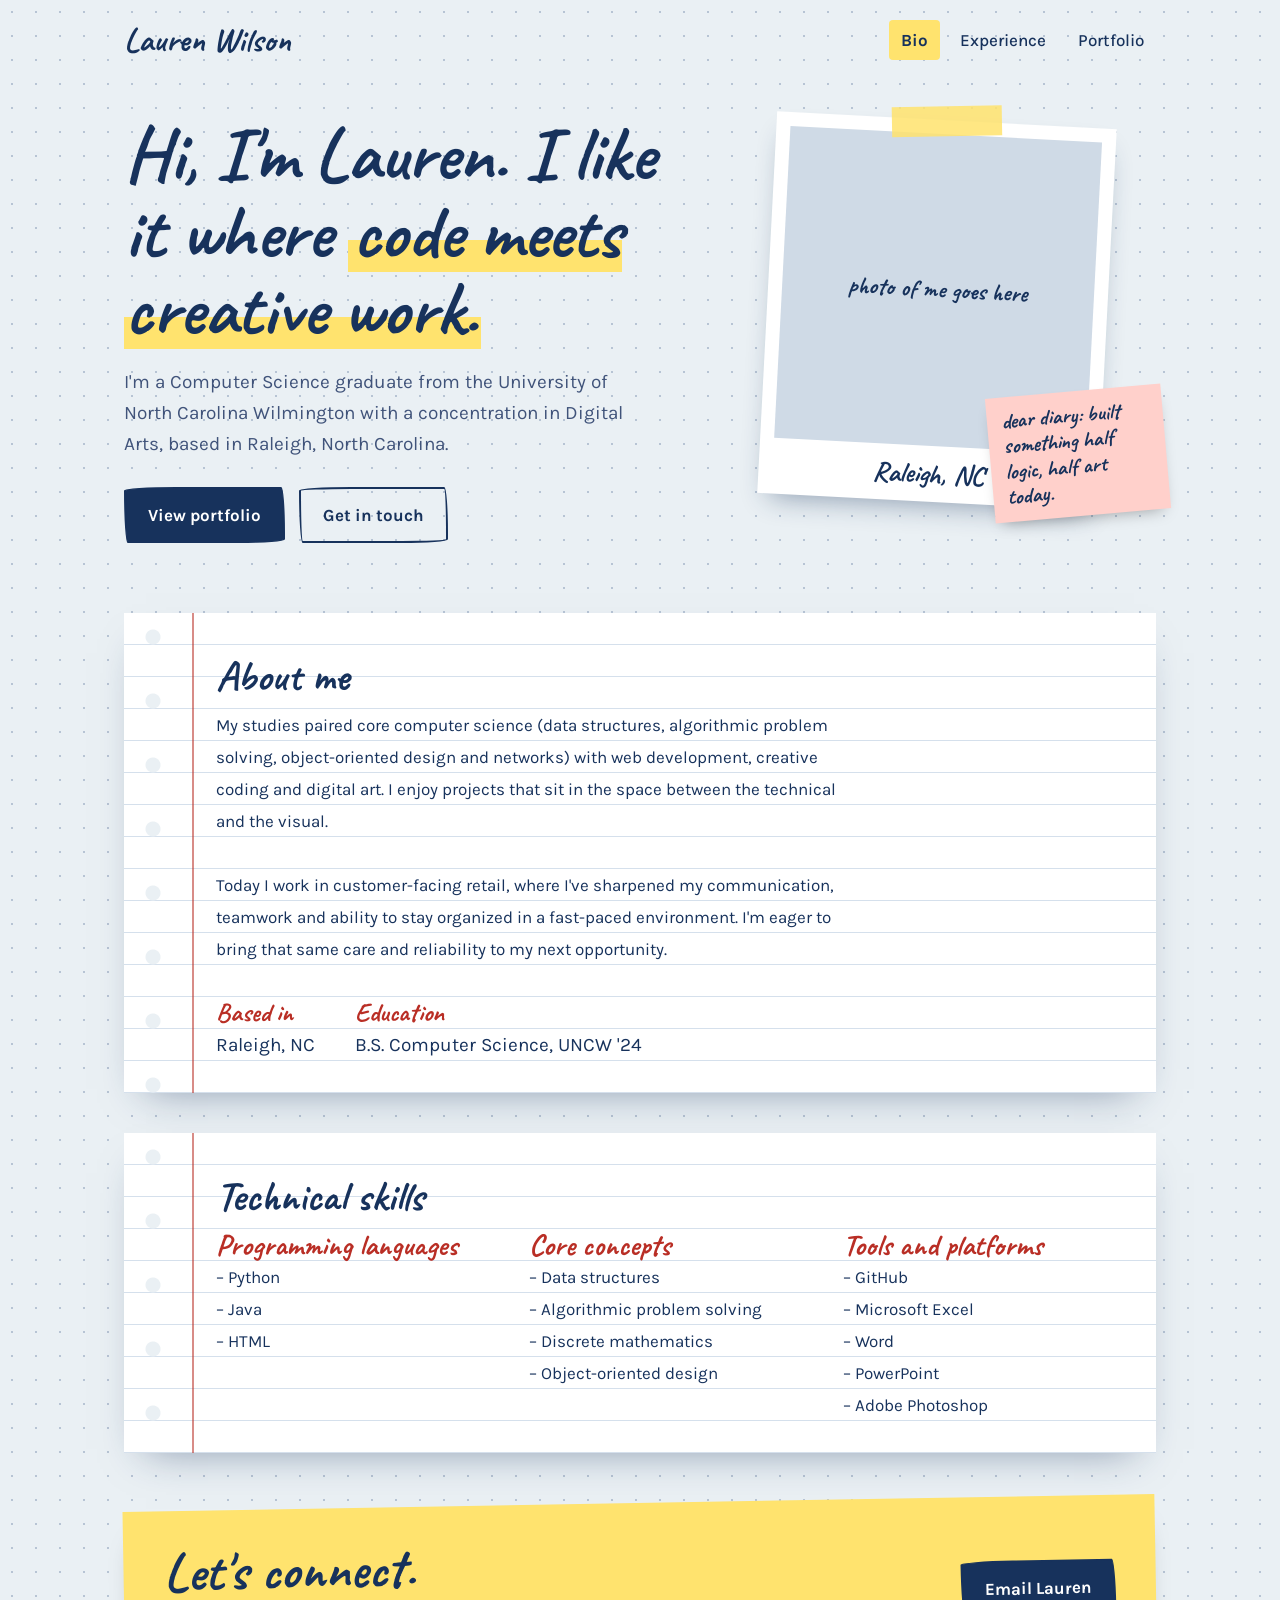
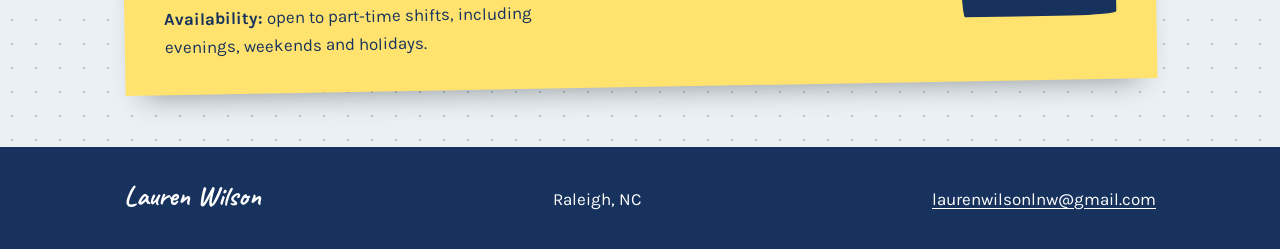
==== index.html @ 56ae6b77 "Add files via upload" ====
<!DOCTYPE html>
<html lang="en">
<head>
<meta charset="utf-8">
<meta name="viewport" content="width=device-width, initial-scale=1, viewport-fit=cover">
<title>Lauren Wilson | Bio</title>
<meta name="description" content="Lauren Wilson is a Computer Science graduate from UNC Wilmington with a Digital Arts concentration, based in Raleigh, NC.">
<link rel="preconnect" href="https://fonts.googleapis.com">
<link rel="preconnect" href="https://fonts.gstatic.com" crossorigin>
<link href="https://fonts.googleapis.com/css2?family=Caveat:wght@600;700&family=Karla:wght@400;500;700&display=swap" rel="stylesheet">
<link rel="stylesheet" href="styles.css">
</head>
<body>
<a class="skip" href="#main">Skip to main content</a>
<header>
 <div class="w">
  <a class="logo hand" href="index.html">Lauren Wilson</a>
  <nav aria-label="Main">
   <ul>
    <li><a href="index.html" aria-current="page">Bio</a></li>
    <li><a href="experience.html">Experience</a></li>
    <li><a href="portfolio.html">Portfolio</a></li>
   </ul>
  </nav>
 </div>
</header>

<main id="main"><div class="w">

 <section class="hero" aria-labelledby="h-bio">
  <div>
   <h1 id="h-bio">Hi, I'm Lauren. I like it where <span>code meets creative work.</span></h1>
   <p class="lede">I'm a Computer Science graduate from the University of North Carolina Wilmington with a concentration in Digital Arts, based in Raleigh, North Carolina.</p>
   <div class="btns"><a class="btn f" href="portfolio.html">View portfolio</a><a class="btn" href="mailto:laurenwilsonlnw@gmail.com">Get in touch</a></div>
  </div>
  <div class="snap">
   <div class="polaroid"><div class="ph hand" role="img" aria-label="Placeholder for a photo of Lauren">photo of me goes here</div><p class="hand">Raleigh, NC</p></div>
   <p class="note hand" aria-hidden="true">dear diary: built something half logic, half art today.</p>
  </div>
 </section>

 <section class="page" aria-labelledby="h-about">
  <h2 id="h-about">About me</h2>
  <p>My studies paired core computer science (data structures, algorithmic problem solving, object-oriented design and networks) with web development, creative coding and digital art. I enjoy projects that sit in the space between the technical and the visual.</p>
  <p>Today I work in customer-facing retail, where I've sharpened my communication, teamwork and ability to stay organized in a fast-paced environment. I'm eager to bring that same care and reliability to my next opportunity.</p>
  <dl class="facts">
   <div><dt>Based in</dt><dd>Raleigh, NC</dd></div>
   <div><dt>Education</dt><dd>B.S. Computer Science, UNCW '24</dd></div>
  </dl>
 </section>

 <section class="page" aria-labelledby="h-skills">
  <h2 id="h-skills">Technical skills</h2>
  <div class="cols">
   <div><h3 class="h">Programming languages</h3><ul class="dash"><li>Python</li><li>Java</li><li>HTML</li></ul></div>
   <div><h3 class="h">Core concepts</h3><ul class="dash"><li>Data structures</li><li>Algorithmic problem solving</li><li>Discrete mathematics</li><li>Object-oriented design</li></ul></div>
   <div><h3 class="h">Tools and platforms</h3><ul class="dash"><li>GitHub</li><li>Microsoft Excel</li><li>Word</li><li>PowerPoint</li><li>Adobe Photoshop</li></ul></div>
  </div>
 </section>

 <section class="connect" aria-labelledby="h-connect">
  <div><h2 id="h-connect" class="hand">Let's connect.</h2><p><strong>Availability:</strong> open to part-time shifts, including evenings, weekends and holidays.</p></div>
  <a class="btn f" href="mailto:laurenwilsonlnw@gmail.com">Email Lauren</a>
 </section>

</div></main>

<footer>
 <div class="w">
  <span class="hand">Lauren Wilson</span>
  <span>Raleigh, NC</span>
  <a href="mailto:laurenwilsonlnw@gmail.com">laurenwilsonlnw@gmail.com</a>
 </div>
</footer>
</body>
</html>
---- styles.css ----
:root{--paper:#eaf0f4;--ink:#17325c;--mark:#ffe36e;--red:#b92e25;--soft:#40537a;--line:#d5e0ec;--white:#fff;
 box-sizing:border-box;padding-top:env(safe-area-inset-top,0px);padding-bottom:env(safe-area-inset-bottom,0px)}
*,*::before,*::after{box-sizing:inherit}
html{scroll-padding-top:env(safe-area-inset-top,0px)}
body{margin:0;background:var(--paper) radial-gradient(#b7c4d4 1.1px,transparent 1.2px) 0 0/24px 24px;color:var(--ink);font:17px/1.65 'Karla',system-ui,sans-serif;-webkit-font-smoothing:antialiased;overflow-x:clip}
a{color:inherit}
:focus-visible{outline:3px solid var(--ink);outline-offset:3px;box-shadow:0 0 0 6px var(--mark)}
.hand,h1,h2,h3.h{font-family:'Caveat','Segoe Script','Bradley Hand',cursive;font-weight:700}
.skip{position:absolute;left:12px;top:-60px;background:var(--ink);color:#fff;padding:10px 16px;border-radius:6px;z-index:10}
.skip:focus{top:calc(env(safe-area-inset-top,0px) + 12px)}
.w{max-width:1080px;margin:0 auto;padding:0 24px}
header .w{display:flex;justify-content:space-between;align-items:center;gap:12px 24px;flex-wrap:wrap;padding-top:20px;padding-bottom:20px}
.logo{font-size:34px;line-height:1;text-decoration:none}
nav ul{display:flex;gap:8px;list-style:none;margin:0;padding:0}
nav a{display:block;text-decoration:none;font-weight:500;padding:6px 12px;border-radius:4px}
nav a:hover{text-decoration:underline;text-underline-offset:4px}
nav a[aria-current=page]{background:var(--mark);font-weight:700}
h1{font-size:clamp(42px,6.4vw,76px);line-height:1.02;margin:0 0 18px;letter-spacing:-.5px}
h1 span{background:linear-gradient(transparent 58%,var(--mark) 58% 92%,transparent 92%);padding:0 4px}
h1:focus{outline:none}
.lede{max-width:46ch;color:var(--soft);margin:0 0 26px;font-size:19px}
.btns{display:flex;gap:14px;flex-wrap:wrap}
.btn{display:inline-block;padding:12px 22px;border:2px solid var(--ink);border-radius:255px 18px 225px 18px/18px 225px 18px 255px;text-decoration:none;font-weight:700;background:transparent}
.btn.f{background:var(--ink);color:#fff}
.btn:hover{background:var(--mark);color:var(--ink)}
/* hero */
.hero{display:grid;grid-template-columns:1.25fr 1fr;gap:48px;align-items:center;padding:36px 0 70px}
.snap{position:relative;padding-bottom:36px}
.polaroid{background:var(--white);padding:14px 14px 56px;box-shadow:0 14px 28px -12px rgba(23,50,92,.45);transform:rotate(3deg);position:relative;max-width:340px;margin:auto}
.polaroid::before,.card::before{content:"";position:absolute;top:-14px;left:50%;width:110px;height:30px;transform:translateX(-50%) rotate(-4deg);background:rgba(255,227,110,.85)}
.ph{aspect-ratio:1;background:#cfdae6;display:grid;place-items:center;color:var(--ink);font-size:24px;text-align:center;padding:10px}
.polaroid p{position:absolute;bottom:14px;left:0;right:0;text-align:center;font-size:28px;margin:0;line-height:1}
.note{position:absolute;right:-10px;bottom:0;width:176px;background:#ffd0cb;padding:12px 14px;font-size:22px;line-height:1.15;transform:rotate(-5deg);box-shadow:0 8px 16px -8px rgba(0,0,0,.35)}
/* ruled pages */
.page{background-color:var(--white);margin:0 0 40px;padding:32px 36px 32px 92px;position:relative;box-shadow:0 18px 40px -22px rgba(23,50,92,.5);
 background-image:repeating-linear-gradient(transparent 0 31px,var(--line) 31px 32px)}
.page::before{content:"";position:absolute;left:68px;top:0;bottom:0;width:2px;background:var(--red);opacity:.55}
.page::after{content:"";position:absolute;left:20px;top:0;bottom:0;width:18px;background:radial-gradient(circle at 9px 24px,var(--paper) 7px,transparent 8px) 0 0/18px 64px}
.page>*{position:relative}
h2{font-size:42px;line-height:64px;margin:0}
h3{font-size:18px;line-height:32px;margin:0}
h3.h{font-size:30px;color:var(--red)}
.page p{margin:0 0 32px;line-height:32px;max-width:62ch}
.page ul{margin:0;padding:0;list-style:none;line-height:32px}
.dash li::before{content:"– "}
.facts{display:flex;gap:6px 40px;flex-wrap:wrap;line-height:32px;margin:0}
.facts dt{font:700 26px/32px 'Caveat',cursive;color:var(--red)}
.facts dd{margin:0 0 0;font-size:19px}
.cols{display:grid;grid-template-columns:repeat(3,1fr);gap:0 36px}
.connect{background:var(--mark);padding:34px 40px;margin:50px 0 60px;transform:rotate(-1deg);box-shadow:0 18px 30px -18px rgba(0,0,0,.4);display:flex;justify-content:space-between;align-items:center;gap:24px;flex-wrap:wrap}
.connect h2{line-height:1;font-size:54px;margin-bottom:6px}
.connect p{margin:0;max-width:44ch}
/* experience */
.intro{padding:30px 0 34px}
.intro .lede{margin:0}
.job{display:grid;grid-template-columns:190px 1fr;gap:0 24px}
.when{font:700 26px/32px 'Caveat',cursive;color:var(--red);margin:0}
.where{color:var(--soft);margin:0;line-height:32px}
.job h3{font-size:22px;line-height:32px}
.role{font-style:italic;color:var(--soft);margin:0 0 32px;line-height:32px}
.pills{display:flex;flex-wrap:wrap;gap:8px;list-style:none;margin:8px 0 0;padding:0}
.pills li{padding:2px 12px;border:1.5px solid var(--ink);border-radius:99px;background:var(--paper);font-size:15px;line-height:26px}
.school{background:var(--ink);color:#fff;padding:32px 36px;margin:0 0 60px;position:relative;box-shadow:0 18px 40px -22px rgba(23,50,92,.7)}
.school h2{color:#fff}
.school .job{margin-top:8px}
.school .when{color:var(--mark)}
.school .role,.school .where{color:#d3def0}
.school .pills li{background:transparent;border-color:#8ea4c9;color:#fff}
/* portfolio */
.grid{display:grid;grid-template-columns:repeat(2,1fr);gap:44px 36px;list-style:none;margin:0 0 70px;padding:20px 0 0}
.card{background:var(--white);position:relative;box-shadow:0 14px 28px -14px rgba(23,50,92,.5);display:flex;flex-direction:column}
.grid li:nth-child(odd) .card{transform:rotate(-.8deg)}.grid li:nth-child(even) .card{transform:rotate(.8deg)}
.grid li{display:flex}
.card{width:100%}
.card svg{display:block;width:100%;height:auto}
.card .in{padding:20px 24px 26px;display:flex;flex-direction:column;flex:1}
.cat{font:700 26px/1 'Caveat',cursive;color:var(--red);margin:0 0 4px}
.card h3{font-size:22px;line-height:1.25;margin:0 0 8px}
.card p{margin:0 0 16px;color:var(--soft)}
.card .pills{margin-top:auto}
footer{background:var(--ink);color:#fff;padding:26px 0 30px;margin-top:20px}
footer .w{display:flex;justify-content:space-between;flex-wrap:wrap;gap:10px 28px;align-items:baseline}
footer .hand{font-size:28px}
footer a{text-underline-offset:3px}
@media(max-width:820px){
 .hero{grid-template-columns:1fr;gap:34px;padding-bottom:50px}
 .grid{grid-template-columns:1fr}
 .cols{grid-template-columns:1fr}
 .job{grid-template-columns:1fr}
 .job .when{margin-top:0}
 .where{margin-bottom:32px}
}
@media(max-width:520px){
 body{font-size:16px}
 .w{padding:0 16px}
 .page{padding:32px 16px 32px 52px}.page::before{left:36px}.page::after{display:none}
 h2{font-size:36px}
 .school{padding:28px 18px}
 .connect{padding:28px 22px}
 .connect h2{font-size:46px}
 .note{right:0}
 .logo{font-size:30px}
}
@media(prefers-contrast:more){.page{background-image:none}}
@media(prefers-reduced-motion:reduce){*{scroll-behavior:auto!important}}
@media print{.skip,nav{display:none}.polaroid,.card,.connect{transform:none}}
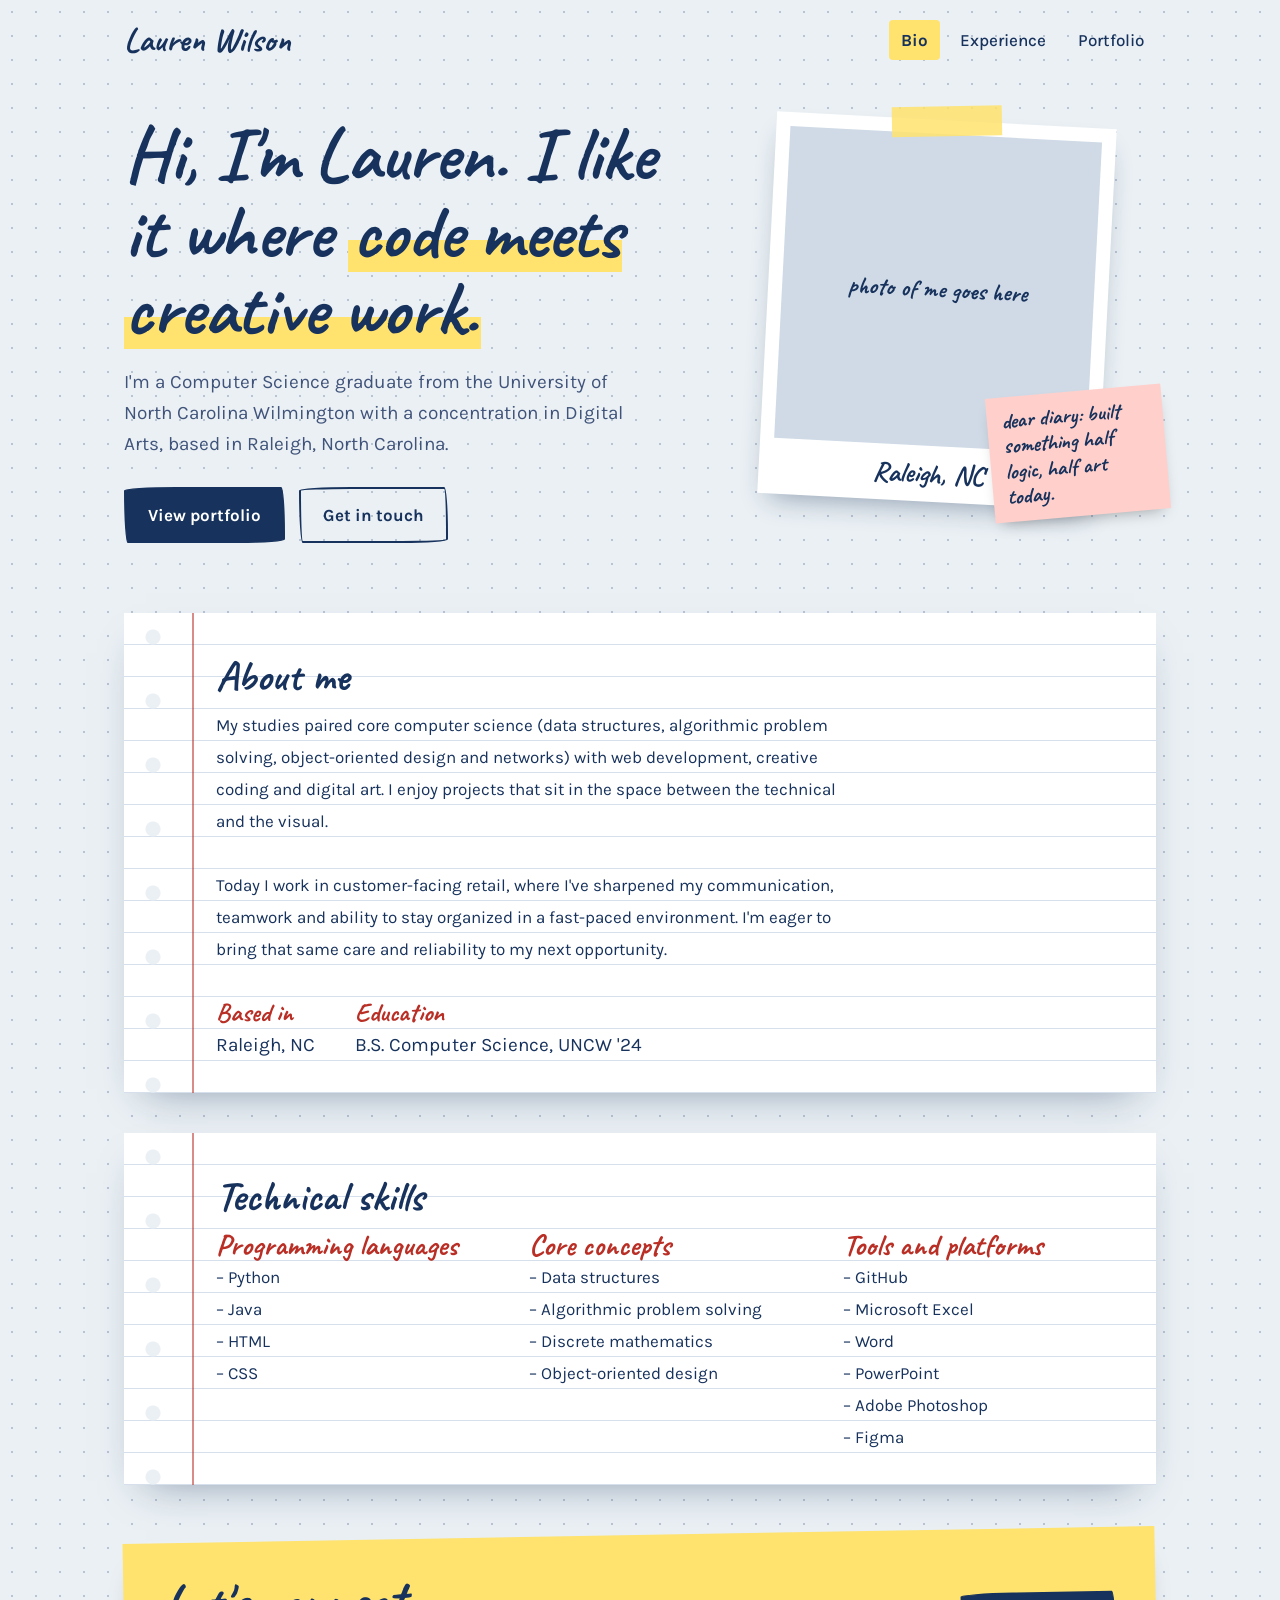
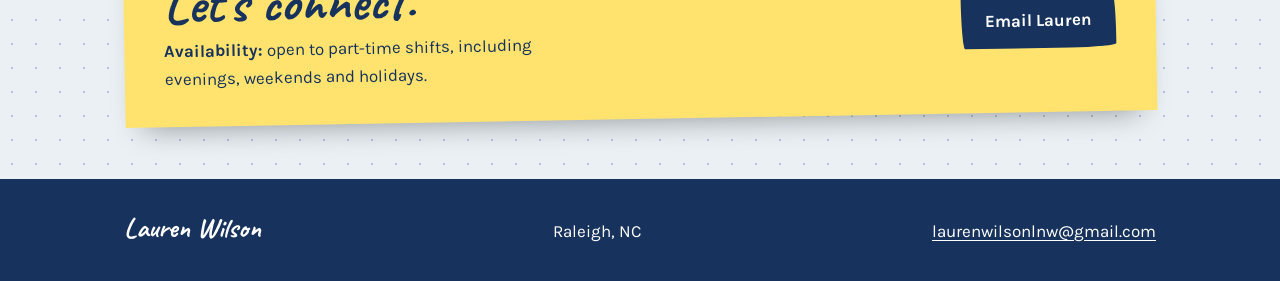
==== commit a5fbfa8d: "Update index.html" ====
--- a/index.html
+++ b/index.html
@@ -1,76 +1,121 @@
 <!DOCTYPE html>
 <html lang="en">
-<head>
-<meta charset="utf-8">
-<meta name="viewport" content="width=device-width, initial-scale=1, viewport-fit=cover">
-<title>Lauren Wilson | Bio</title>
-<meta name="description" content="Lauren Wilson is a Computer Science graduate from UNC Wilmington with a Digital Arts concentration, based in Raleigh, NC.">
-<link rel="preconnect" href="https://fonts.googleapis.com">
-<link rel="preconnect" href="https://fonts.gstatic.com" crossorigin>
-<link href="https://fonts.googleapis.com/css2?family=Caveat:wght@600;700&family=Karla:wght@400;500;700&display=swap" rel="stylesheet">
-<link rel="stylesheet" href="styles.css">
-</head>
-<body>
-<a class="skip" href="#main">Skip to main content</a>
-<header>
- <div class="w">
-  <a class="logo hand" href="index.html">Lauren Wilson</a>
-  <nav aria-label="Main">
-   <ul>
-    <li><a href="index.html" aria-current="page">Bio</a></li>
-    <li><a href="experience.html">Experience</a></li>
-    <li><a href="portfolio.html">Portfolio</a></li>
-   </ul>
-  </nav>
- </div>
-</header>
-
-<main id="main"><div class="w">
-
- <section class="hero" aria-labelledby="h-bio">
-  <div>
-   <h1 id="h-bio">Hi, I'm Lauren. I like it where <span>code meets creative work.</span></h1>
-   <p class="lede">I'm a Computer Science graduate from the University of North Carolina Wilmington with a concentration in Digital Arts, based in Raleigh, North Carolina.</p>
-   <div class="btns"><a class="btn f" href="portfolio.html">View portfolio</a><a class="btn" href="mailto:laurenwilsonlnw@gmail.com">Get in touch</a></div>
-  </div>
-  <div class="snap">
-   <div class="polaroid"><div class="ph hand" role="img" aria-label="Placeholder for a photo of Lauren">photo of me goes here</div><p class="hand">Raleigh, NC</p></div>
-   <p class="note hand" aria-hidden="true">dear diary: built something half logic, half art today.</p>
-  </div>
- </section>
-
- <section class="page" aria-labelledby="h-about">
-  <h2 id="h-about">About me</h2>
-  <p>My studies paired core computer science (data structures, algorithmic problem solving, object-oriented design and networks) with web development, creative coding and digital art. I enjoy projects that sit in the space between the technical and the visual.</p>
-  <p>Today I work in customer-facing retail, where I've sharpened my communication, teamwork and ability to stay organized in a fast-paced environment. I'm eager to bring that same care and reliability to my next opportunity.</p>
-  <dl class="facts">
-   <div><dt>Based in</dt><dd>Raleigh, NC</dd></div>
-   <div><dt>Education</dt><dd>B.S. Computer Science, UNCW '24</dd></div>
-  </dl>
- </section>
-
- <section class="page" aria-labelledby="h-skills">
-  <h2 id="h-skills">Technical skills</h2>
-  <div class="cols">
-   <div><h3 class="h">Programming languages</h3><ul class="dash"><li>Python</li><li>Java</li><li>HTML</li></ul></div>
-   <div><h3 class="h">Core concepts</h3><ul class="dash"><li>Data structures</li><li>Algorithmic problem solving</li><li>Discrete mathematics</li><li>Object-oriented design</li></ul></div>
-   <div><h3 class="h">Tools and platforms</h3><ul class="dash"><li>GitHub</li><li>Microsoft Excel</li><li>Word</li><li>PowerPoint</li><li>Adobe Photoshop</li></ul></div>
-  </div>
- </section>
-
- <section class="connect" aria-labelledby="h-connect">
-  <div><h2 id="h-connect" class="hand">Let's connect.</h2><p><strong>Availability:</strong> open to part-time shifts, including evenings, weekends and holidays.</p></div>
-  <a class="btn f" href="mailto:laurenwilsonlnw@gmail.com">Email Lauren</a>
- </section>
-
-</div></main>
-
-<footer>
- <div class="w">
-  <span class="hand">Lauren Wilson</span>
-  <span>Raleigh, NC</span>
-  <a href="mailto:laurenwilsonlnw@gmail.com">laurenwilsonlnw@gmail.com</a>
- </div>
-</footer>
-</body>
+  <head>
+    <meta charset="utf-8">
+    <meta name="viewport" content="width=device-width, initial-scale=1, viewport-fit=cover">
+    <title>Lauren Wilson | Bio</title>
+    <meta name="description" content="Lauren Wilson is a Computer Science graduate from UNC Wilmington with a Digital Arts concentration, based in Raleigh, NC.">
+    <link rel="preconnect" href="https://fonts.googleapis.com">
+    <link rel="preconnect" href="https://fonts.gstatic.com" crossorigin>
+    <link href="https://fonts.googleapis.com/css2?family=Caveat:wght@600;700&family=Karla:wght@400;500;700&display=swap" rel="stylesheet">
+    <link rel="stylesheet" href="styles.css">
+  </head>
+  <body>
+    <a class="skip" href="#main">Skip to main content</a>
+    <header>
+      <div class="w">
+        <a class="logo hand" href="index.html">Lauren Wilson</a>
+        <nav aria-label="Main">
+          <ul>
+            <li>
+              <a href="index.html" aria-current="page">Bio</a>
+            </li>
+            <li>
+              <a href="experience.html">Experience</a>
+            </li>
+            <li>
+              <a href="portfolio.html">Portfolio</a>
+            </li>
+          </ul>
+        </nav>
+      </div>
+    </header>
+    <main id="main">
+      <div class="w">
+        <section class="hero" aria-labelledby="h-bio">
+          <div>
+            <h1 id="h-bio">Hi, I'm Lauren. I like it where <span>code meets creative work.</span>
+            </h1>
+            <p class="lede">I'm a Computer Science graduate from the University of North Carolina Wilmington with a concentration in Digital Arts, based in Raleigh, North Carolina.</p>
+            <div class="btns">
+              <a class="btn f" href="portfolio.html">View portfolio</a>
+              <a class="btn" href="mailto:laurenwilsonlnw@gmail.com">Get in touch</a>
+            </div>
+          </div>
+          <div class="snap">
+            <div class="polaroid">
+              <div class="ph hand" role="img" aria-label="Placeholder for a photo of Lauren">photo of me goes here</div>
+              <p class="hand">Raleigh, NC</p>
+            </div>
+            <p class="note hand" aria-hidden="true">dear diary: built something half logic, half art today.</p>
+          </div>
+        </section>
+        <section class="page" aria-labelledby="h-about">
+          <h2 id="h-about">About me</h2>
+          <p>My studies paired core computer science (data structures, algorithmic problem solving, object-oriented design and networks) with web development, creative coding and digital art. I enjoy projects that sit in the space between the technical and the visual.</p>
+          <p>Today I work in customer-facing retail, where I've sharpened my communication, teamwork and ability to stay organized in a fast-paced environment. I'm eager to bring that same care and reliability to my next opportunity.</p>
+          <dl class="facts">
+            <div>
+              <dt>Based in</dt>
+              <dd>Raleigh, NC</dd>
+            </div>
+            <div>
+              <dt>Education</dt>
+              <dd>B.S. Computer Science, UNCW '24</dd>
+            </div>
+          </dl>
+        </section>
+        <section class="page" aria-labelledby="h-skills">
+          <h2 id="h-skills">Technical skills</h2>
+          <div class="cols">
+            <div>
+              <h3 class="h">Programming languages</h3>
+              <ul class="dash">
+                <li>Python</li>
+                <li>Java</li>
+                <li>HTML</li>
+                <li>CSS</li>
+              </ul>
+            </div>
+            <div>
+              <h3 class="h">Core concepts</h3>
+              <ul class="dash">
+                <li>Data structures</li>
+                <li>Algorithmic problem solving</li>
+                <li>Discrete mathematics</li>
+                <li>Object-oriented design</li>
+              </ul>
+            </div>
+            <div>
+              <h3 class="h">Tools and platforms</h3>
+              <ul class="dash">
+                <li>GitHub</li>
+                <li>Microsoft Excel</li>
+                <li>Word</li>
+                <li>PowerPoint</li>
+                <li>Adobe Photoshop</li>
+                <li>Figma</li>
+              </ul>
+            </div>
+          </div>
+        </section>
+        <section class="connect" aria-labelledby="h-connect">
+          <div>
+            <h2 id="h-connect" class="hand">Let's connect.</h2>
+            <p>
+              <strong>Availability:</strong> open to part-time shifts, including evenings, weekends and holidays.
+            </p>
+          </div>
+          <a class="btn f" href="mailto:laurenwilsonlnw@gmail.com">Email Lauren</a>
+        </section>
+      </div>
+    </main>
+    <footer>
+      <div class="w">
+        <span class="hand">Lauren Wilson</span>
+        <span>Raleigh, NC</span>
+        <a href="mailto:laurenwilsonlnw@gmail.com">laurenwilsonlnw@gmail.com</a>
+      </div>
+    </footer>
+  </body>
 </html>
--- a/styles.css
+++ b/styles.css
@@ -1,106 +1,542 @@
-:root{--paper:#eaf0f4;--ink:#17325c;--mark:#ffe36e;--red:#b92e25;--soft:#40537a;--line:#d5e0ec;--white:#fff;
- box-sizing:border-box;padding-top:env(safe-area-inset-top,0px);padding-bottom:env(safe-area-inset-bottom,0px)}
-*,*::before,*::after{box-sizing:inherit}
-html{scroll-padding-top:env(safe-area-inset-top,0px)}
-body{margin:0;background:var(--paper) radial-gradient(#b7c4d4 1.1px,transparent 1.2px) 0 0/24px 24px;color:var(--ink);font:17px/1.65 'Karla',system-ui,sans-serif;-webkit-font-smoothing:antialiased;overflow-x:clip}
-a{color:inherit}
-:focus-visible{outline:3px solid var(--ink);outline-offset:3px;box-shadow:0 0 0 6px var(--mark)}
-.hand,h1,h2,h3.h{font-family:'Caveat','Segoe Script','Bradley Hand',cursive;font-weight:700}
-.skip{position:absolute;left:12px;top:-60px;background:var(--ink);color:#fff;padding:10px 16px;border-radius:6px;z-index:10}
-.skip:focus{top:calc(env(safe-area-inset-top,0px) + 12px)}
-.w{max-width:1080px;margin:0 auto;padding:0 24px}
-header .w{display:flex;justify-content:space-between;align-items:center;gap:12px 24px;flex-wrap:wrap;padding-top:20px;padding-bottom:20px}
-.logo{font-size:34px;line-height:1;text-decoration:none}
-nav ul{display:flex;gap:8px;list-style:none;margin:0;padding:0}
-nav a{display:block;text-decoration:none;font-weight:500;padding:6px 12px;border-radius:4px}
-nav a:hover{text-decoration:underline;text-underline-offset:4px}
-nav a[aria-current=page]{background:var(--mark);font-weight:700}
-h1{font-size:clamp(42px,6.4vw,76px);line-height:1.02;margin:0 0 18px;letter-spacing:-.5px}
-h1 span{background:linear-gradient(transparent 58%,var(--mark) 58% 92%,transparent 92%);padding:0 4px}
-h1:focus{outline:none}
-.lede{max-width:46ch;color:var(--soft);margin:0 0 26px;font-size:19px}
-.btns{display:flex;gap:14px;flex-wrap:wrap}
-.btn{display:inline-block;padding:12px 22px;border:2px solid var(--ink);border-radius:255px 18px 225px 18px/18px 225px 18px 255px;text-decoration:none;font-weight:700;background:transparent}
-.btn.f{background:var(--ink);color:#fff}
-.btn:hover{background:var(--mark);color:var(--ink)}
+:root {
+  --paper: #eaf0f4;
+  --ink: #17325c;
+  --mark: #ffe36e;
+  --red: #b92e25;
+  --soft: #40537a;
+  --line: #d5e0ec;
+  --white: #fff;
+  box-sizing: border-box;
+  padding-top: env(safe-area-inset-top, 0px);
+  padding-bottom: env(safe-area-inset-bottom, 0px);
+}
+*,
+*::before,
+*::after {
+  box-sizing: inherit;
+}
+html {
+  scroll-padding-top: env(safe-area-inset-top, 0px);
+}
+body {
+  margin: 0;
+  background: var(--paper) radial-gradient(#b7c4d4 1.1px, transparent 1.2px) 0 0/24px
+    24px;
+  color: var(--ink);
+  font: 17px/1.65 "Karla", system-ui, sans-serif;
+  -webkit-font-smoothing: antialiased;
+  overflow-x: clip;
+}
+a {
+  color: inherit;
+}
+:focus-visible {
+  outline: 3px solid var(--ink);
+  outline-offset: 3px;
+  box-shadow: 0 0 0 6px var(--mark);
+}
+.hand,
+h1,
+h2,
+h3.h {
+  font-family: "Caveat", "Segoe Script", "Bradley Hand", cursive;
+  font-weight: 700;
+}
+.skip {
+  position: absolute;
+  left: 12px;
+  top: -60px;
+  background: var(--ink);
+  color: #fff;
+  padding: 10px 16px;
+  border-radius: 6px;
+  z-index: 10;
+}
+.skip:focus {
+  top: calc(env(safe-area-inset-top, 0px) + 12px);
+}
+.w {
+  max-width: 1080px;
+  margin: 0 auto;
+  padding: 0 24px;
+}
+header .w {
+  display: flex;
+  justify-content: space-between;
+  align-items: center;
+  gap: 12px 24px;
+  flex-wrap: wrap;
+  padding-top: 20px;
+  padding-bottom: 20px;
+}
+.logo {
+  font-size: 34px;
+  line-height: 1;
+  text-decoration: none;
+}
+nav ul {
+  display: flex;
+  gap: 8px;
+  list-style: none;
+  margin: 0;
+  padding: 0;
+}
+nav a {
+  display: block;
+  text-decoration: none;
+  font-weight: 500;
+  padding: 6px 12px;
+  border-radius: 4px;
+}
+nav a:hover {
+  text-decoration: underline;
+  text-underline-offset: 4px;
+}
+nav a[aria-current="page"] {
+  background: var(--mark);
+  font-weight: 700;
+}
+h1 {
+  font-size: clamp(42px, 6.4vw, 76px);
+  line-height: 1.02;
+  margin: 0 0 18px;
+  letter-spacing: -0.5px;
+}
+h1 span {
+  background: linear-gradient(
+    transparent 58%,
+    var(--mark) 58% 92%,
+    transparent 92%
+  );
+  padding: 0 4px;
+}
+h1:focus {
+  outline: none;
+}
+.lede {
+  max-width: 46ch;
+  color: var(--soft);
+  margin: 0 0 26px;
+  font-size: 19px;
+}
+.btns {
+  display: flex;
+  gap: 14px;
+  flex-wrap: wrap;
+}
+.btn {
+  display: inline-block;
+  padding: 12px 22px;
+  border: 2px solid var(--ink);
+  border-radius: 255px 18px 225px 18px/18px 225px 18px 255px;
+  text-decoration: none;
+  font-weight: 700;
+  background: transparent;
+}
+.btn.f {
+  background: var(--ink);
+  color: #fff;
+}
+.btn:hover {
+  background: var(--mark);
+  color: var(--ink);
+}
 /* hero */
-.hero{display:grid;grid-template-columns:1.25fr 1fr;gap:48px;align-items:center;padding:36px 0 70px}
-.snap{position:relative;padding-bottom:36px}
-.polaroid{background:var(--white);padding:14px 14px 56px;box-shadow:0 14px 28px -12px rgba(23,50,92,.45);transform:rotate(3deg);position:relative;max-width:340px;margin:auto}
-.polaroid::before,.card::before{content:"";position:absolute;top:-14px;left:50%;width:110px;height:30px;transform:translateX(-50%) rotate(-4deg);background:rgba(255,227,110,.85)}
-.ph{aspect-ratio:1;background:#cfdae6;display:grid;place-items:center;color:var(--ink);font-size:24px;text-align:center;padding:10px}
-.polaroid p{position:absolute;bottom:14px;left:0;right:0;text-align:center;font-size:28px;margin:0;line-height:1}
-.note{position:absolute;right:-10px;bottom:0;width:176px;background:#ffd0cb;padding:12px 14px;font-size:22px;line-height:1.15;transform:rotate(-5deg);box-shadow:0 8px 16px -8px rgba(0,0,0,.35)}
+.hero {
+  display: grid;
+  grid-template-columns: 1.25fr 1fr;
+  gap: 48px;
+  align-items: center;
+  padding: 36px 0 70px;
+}
+.snap {
+  position: relative;
+  padding-bottom: 36px;
+}
+.polaroid {
+  background: var(--white);
+  padding: 14px 14px 56px;
+  box-shadow: 0 14px 28px -12px rgba(23, 50, 92, 0.45);
+  transform: rotate(3deg);
+  position: relative;
+  max-width: 340px;
+  margin: auto;
+}
+.polaroid::before,
+.card::before {
+  content: "";
+  position: absolute;
+  top: -14px;
+  left: 50%;
+  width: 110px;
+  height: 30px;
+  transform: translateX(-50%) rotate(-4deg);
+  background: rgba(255, 227, 110, 0.85);
+}
+.ph {
+  aspect-ratio: 1;
+  background: #cfdae6;
+  display: grid;
+  place-items: center;
+  color: var(--ink);
+  font-size: 24px;
+  text-align: center;
+  padding: 10px;
+}
+.polaroid p {
+  position: absolute;
+  bottom: 14px;
+  left: 0;
+  right: 0;
+  text-align: center;
+  font-size: 28px;
+  margin: 0;
+  line-height: 1;
+}
+.note {
+  position: absolute;
+  right: -10px;
+  bottom: 0;
+  width: 176px;
+  background: #ffd0cb;
+  padding: 12px 14px;
+  font-size: 22px;
+  line-height: 1.15;
+  transform: rotate(-5deg);
+  box-shadow: 0 8px 16px -8px rgba(0, 0, 0, 0.35);
+}
 /* ruled pages */
-.page{background-color:var(--white);margin:0 0 40px;padding:32px 36px 32px 92px;position:relative;box-shadow:0 18px 40px -22px rgba(23,50,92,.5);
- background-image:repeating-linear-gradient(transparent 0 31px,var(--line) 31px 32px)}
-.page::before{content:"";position:absolute;left:68px;top:0;bottom:0;width:2px;background:var(--red);opacity:.55}
-.page::after{content:"";position:absolute;left:20px;top:0;bottom:0;width:18px;background:radial-gradient(circle at 9px 24px,var(--paper) 7px,transparent 8px) 0 0/18px 64px}
-.page>*{position:relative}
-h2{font-size:42px;line-height:64px;margin:0}
-h3{font-size:18px;line-height:32px;margin:0}
-h3.h{font-size:30px;color:var(--red)}
-.page p{margin:0 0 32px;line-height:32px;max-width:62ch}
-.page ul{margin:0;padding:0;list-style:none;line-height:32px}
-.dash li::before{content:"– "}
-.facts{display:flex;gap:6px 40px;flex-wrap:wrap;line-height:32px;margin:0}
-.facts dt{font:700 26px/32px 'Caveat',cursive;color:var(--red)}
-.facts dd{margin:0 0 0;font-size:19px}
-.cols{display:grid;grid-template-columns:repeat(3,1fr);gap:0 36px}
-.connect{background:var(--mark);padding:34px 40px;margin:50px 0 60px;transform:rotate(-1deg);box-shadow:0 18px 30px -18px rgba(0,0,0,.4);display:flex;justify-content:space-between;align-items:center;gap:24px;flex-wrap:wrap}
-.connect h2{line-height:1;font-size:54px;margin-bottom:6px}
-.connect p{margin:0;max-width:44ch}
+.page {
+  background-color: var(--white);
+  margin: 0 0 40px;
+  padding: 32px 36px 32px 92px;
+  position: relative;
+  box-shadow: 0 18px 40px -22px rgba(23, 50, 92, 0.5);
+  background-image: repeating-linear-gradient(
+    transparent 0 31px,
+    var(--line) 31px 32px
+  );
+}
+.page::before {
+  content: "";
+  position: absolute;
+  left: 68px;
+  top: 0;
+  bottom: 0;
+  width: 2px;
+  background: var(--red);
+  opacity: 0.55;
+}
+.page::after {
+  content: "";
+  position: absolute;
+  left: 20px;
+  top: 0;
+  bottom: 0;
+  width: 18px;
+  background: radial-gradient(
+      circle at 9px 24px,
+      var(--paper) 7px,
+      transparent 8px
+    )
+    0 0/18px 64px;
+}
+.page > * {
+  position: relative;
+}
+h2 {
+  font-size: 42px;
+  line-height: 64px;
+  margin: 0;
+}
+h3 {
+  font-size: 18px;
+  line-height: 32px;
+  margin: 0;
+}
+h3.h {
+  font-size: 30px;
+  color: var(--red);
+}
+.page p {
+  margin: 0 0 32px;
+  line-height: 32px;
+  max-width: 62ch;
+}
+.page ul {
+  margin: 0;
+  padding: 0;
+  list-style: none;
+  line-height: 32px;
+}
+.dash li::before {
+  content: "– ";
+}
+.facts {
+  display: flex;
+  gap: 6px 40px;
+  flex-wrap: wrap;
+  line-height: 32px;
+  margin: 0;
+}
+.facts dt {
+  font: 700 26px/32px "Caveat", cursive;
+  color: var(--red);
+}
+.facts dd {
+  margin: 0 0 0;
+  font-size: 19px;
+}
+.cols {
+  display: grid;
+  grid-template-columns: repeat(3, 1fr);
+  gap: 0 36px;
+}
+.connect {
+  background: var(--mark);
+  padding: 34px 40px;
+  margin: 50px 0 60px;
+  transform: rotate(-1deg);
+  box-shadow: 0 18px 30px -18px rgba(0, 0, 0, 0.4);
+  display: flex;
+  justify-content: space-between;
+  align-items: center;
+  gap: 24px;
+  flex-wrap: wrap;
+}
+.connect h2 {
+  line-height: 1;
+  font-size: 54px;
+  margin-bottom: 6px;
+}
+.connect p {
+  margin: 0;
+  max-width: 44ch;
+}
 /* experience */
-.intro{padding:30px 0 34px}
-.intro .lede{margin:0}
-.job{display:grid;grid-template-columns:190px 1fr;gap:0 24px}
-.when{font:700 26px/32px 'Caveat',cursive;color:var(--red);margin:0}
-.where{color:var(--soft);margin:0;line-height:32px}
-.job h3{font-size:22px;line-height:32px}
-.role{font-style:italic;color:var(--soft);margin:0 0 32px;line-height:32px}
-.pills{display:flex;flex-wrap:wrap;gap:8px;list-style:none;margin:8px 0 0;padding:0}
-.pills li{padding:2px 12px;border:1.5px solid var(--ink);border-radius:99px;background:var(--paper);font-size:15px;line-height:26px}
-.school{background:var(--ink);color:#fff;padding:32px 36px;margin:0 0 60px;position:relative;box-shadow:0 18px 40px -22px rgba(23,50,92,.7)}
-.school h2{color:#fff}
-.school .job{margin-top:8px}
-.school .when{color:var(--mark)}
-.school .role,.school .where{color:#d3def0}
-.school .pills li{background:transparent;border-color:#8ea4c9;color:#fff}
+.intro {
+  padding: 30px 0 34px;
+}
+.intro .lede {
+  margin: 0;
+}
+.job {
+  display: grid;
+  grid-template-columns: 190px 1fr;
+  gap: 0 24px;
+}
+.when {
+  font: 700 26px/32px "Caveat", cursive;
+  color: var(--red);
+  margin: 0;
+}
+.where {
+  color: var(--soft);
+  margin: 0;
+  line-height: 32px;
+}
+.job h3 {
+  font-size: 22px;
+  line-height: 32px;
+}
+.role {
+  font-style: italic;
+  color: var(--soft);
+  margin: 0 0 32px;
+  line-height: 32px;
+}
+.pills {
+  display: flex;
+  flex-wrap: wrap;
+  gap: 8px;
+  list-style: none;
+  margin: 8px 0 0;
+  padding: 0;
+}
+.pills li {
+  padding: 2px 12px;
+  border: 1.5px solid var(--ink);
+  border-radius: 99px;
+  background: var(--paper);
+  font-size: 15px;
+  line-height: 26px;
+}
+.school {
+  background: var(--ink);
+  color: #fff;
+  padding: 32px 36px;
+  margin: 0 0 60px;
+  position: relative;
+  box-shadow: 0 18px 40px -22px rgba(23, 50, 92, 0.7);
+}
+.school h2 {
+  color: #fff;
+}
+.school .job {
+  margin-top: 8px;
+}
+.school .when {
+  color: var(--mark);
+}
+.school .role,
+.school .where {
+  color: #d3def0;
+}
+.school .pills li {
+  background: transparent;
+  border-color: #8ea4c9;
+  color: #fff;
+}
 /* portfolio */
-.grid{display:grid;grid-template-columns:repeat(2,1fr);gap:44px 36px;list-style:none;margin:0 0 70px;padding:20px 0 0}
-.card{background:var(--white);position:relative;box-shadow:0 14px 28px -14px rgba(23,50,92,.5);display:flex;flex-direction:column}
-.grid li:nth-child(odd) .card{transform:rotate(-.8deg)}.grid li:nth-child(even) .card{transform:rotate(.8deg)}
-.grid li{display:flex}
-.card{width:100%}
-.card svg{display:block;width:100%;height:auto}
-.card .in{padding:20px 24px 26px;display:flex;flex-direction:column;flex:1}
-.cat{font:700 26px/1 'Caveat',cursive;color:var(--red);margin:0 0 4px}
-.card h3{font-size:22px;line-height:1.25;margin:0 0 8px}
-.card p{margin:0 0 16px;color:var(--soft)}
-.card .pills{margin-top:auto}
-footer{background:var(--ink);color:#fff;padding:26px 0 30px;margin-top:20px}
-footer .w{display:flex;justify-content:space-between;flex-wrap:wrap;gap:10px 28px;align-items:baseline}
-footer .hand{font-size:28px}
-footer a{text-underline-offset:3px}
-@media(max-width:820px){
- .hero{grid-template-columns:1fr;gap:34px;padding-bottom:50px}
- .grid{grid-template-columns:1fr}
- .cols{grid-template-columns:1fr}
- .job{grid-template-columns:1fr}
- .job .when{margin-top:0}
- .where{margin-bottom:32px}
-}
-@media(max-width:520px){
- body{font-size:16px}
- .w{padding:0 16px}
- .page{padding:32px 16px 32px 52px}.page::before{left:36px}.page::after{display:none}
- h2{font-size:36px}
- .school{padding:28px 18px}
- .connect{padding:28px 22px}
- .connect h2{font-size:46px}
- .note{right:0}
- .logo{font-size:30px}
-}
-@media(prefers-contrast:more){.page{background-image:none}}
-@media(prefers-reduced-motion:reduce){*{scroll-behavior:auto!important}}
-@media print{.skip,nav{display:none}.polaroid,.card,.connect{transform:none}}
+.grid {
+  display: grid;
+  grid-template-columns: repeat(2, 1fr);
+  gap: 44px 36px;
+  list-style: none;
+  margin: 0 0 70px;
+  padding: 20px 0 0;
+}
+.card {
+  background: var(--white);
+  position: relative;
+  box-shadow: 0 14px 28px -14px rgba(23, 50, 92, 0.5);
+  display: flex;
+  flex-direction: column;
+}
+.grid li:nth-child(odd) .card {
+  transform: rotate(-0.8deg);
+}
+.grid li:nth-child(even) .card {
+  transform: rotate(0.8deg);
+}
+.grid li {
+  display: flex;
+}
+.card {
+  width: 100%;
+}
+.card svg {
+  display: block;
+  width: 100%;
+  height: auto;
+}
+.card .in {
+  padding: 20px 24px 26px;
+  display: flex;
+  flex-direction: column;
+  flex: 1;
+}
+.cat {
+  font: 700 26px/1 "Caveat", cursive;
+  color: var(--red);
+  margin: 0 0 4px;
+}
+.card h3 {
+  font-size: 22px;
+  line-height: 1.25;
+  margin: 0 0 8px;
+}
+.card p {
+  margin: 0 0 16px;
+  color: var(--soft);
+}
+.card .pills {
+  margin-top: auto;
+}
+footer {
+  background: var(--ink);
+  color: #fff;
+  padding: 26px 0 30px;
+  margin-top: 20px;
+}
+footer .w {
+  display: flex;
+  justify-content: space-between;
+  flex-wrap: wrap;
+  gap: 10px 28px;
+  align-items: baseline;
+}
+footer .hand {
+  font-size: 28px;
+}
+footer a {
+  text-underline-offset: 3px;
+}
+@media (max-width: 820px) {
+  .hero {
+    grid-template-columns: 1fr;
+    gap: 34px;
+    padding-bottom: 50px;
+  }
+  .grid {
+    grid-template-columns: 1fr;
+  }
+  .cols {
+    grid-template-columns: 1fr;
+  }
+  .job {
+    grid-template-columns: 1fr;
+  }
+  .job .when {
+    margin-top: 0;
+  }
+  .where {
+    margin-bottom: 32px;
+  }
+}
+@media (max-width: 520px) {
+  body {
+    font-size: 16px;
+  }
+  .w {
+    padding: 0 16px;
+  }
+  .page {
+    padding: 32px 16px 32px 52px;
+  }
+  .page::before {
+    left: 36px;
+  }
+  .page::after {
+    display: none;
+  }
+  h2 {
+    font-size: 36px;
+  }
+  .school {
+    padding: 28px 18px;
+  }
+  .connect {
+    padding: 28px 22px;
+  }
+  .connect h2 {
+    font-size: 46px;
+  }
+  .note {
+    right: 0;
+  }
+  .logo {
+    font-size: 30px;
+  }
+}
+@media (prefers-contrast: more) {
+  .page {
+    background-image: none;
+  }
+}
+@media (prefers-reduced-motion: reduce) {
+  * {
+    scroll-behavior: auto !important;
+  }
+}
+@media print {
+  .skip,
+  nav {
+    display: none;
+  }
+  .polaroid,
+  .card,
+  .connect {
+    transform: none;
+  }
+}
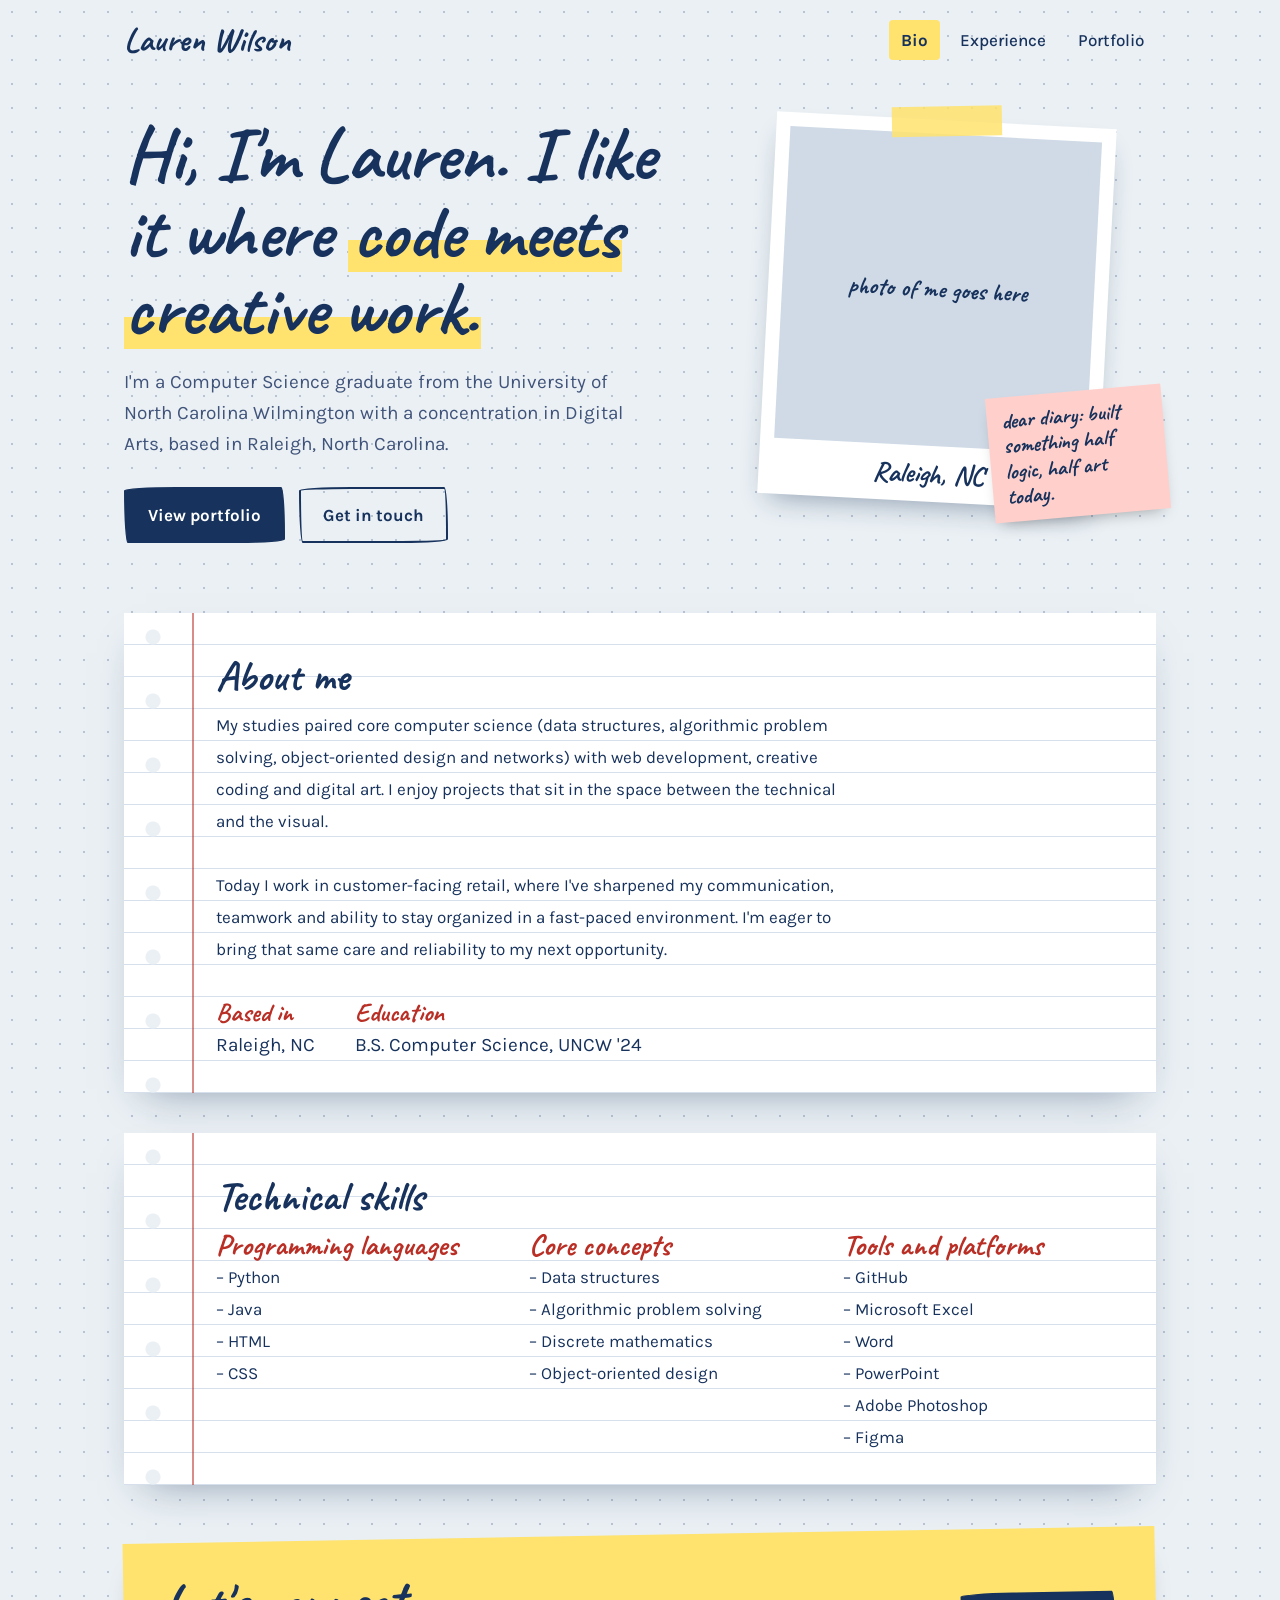
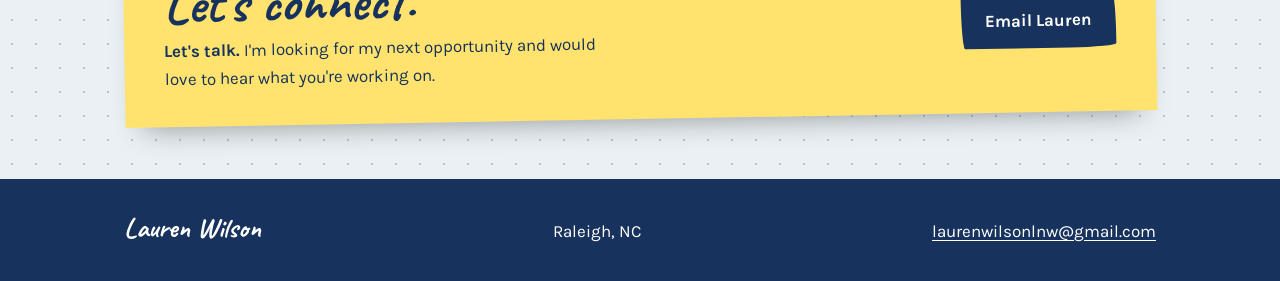
==== commit 5eb3b42b: "Update index.html" ====
--- a/index.html
+++ b/index.html
@@ -103,7 +103,7 @@
           <div>
             <h2 id="h-connect" class="hand">Let's connect.</h2>
             <p>
-              <strong>Availability:</strong> open to part-time shifts, including evenings, weekends and holidays.
+              <strong>Let's talk.</strong> I'm looking for my next opportunity and would love to hear what you're working on.
             </p>
           </div>
           <a class="btn f" href="mailto:laurenwilsonlnw@gmail.com">Email Lauren</a>
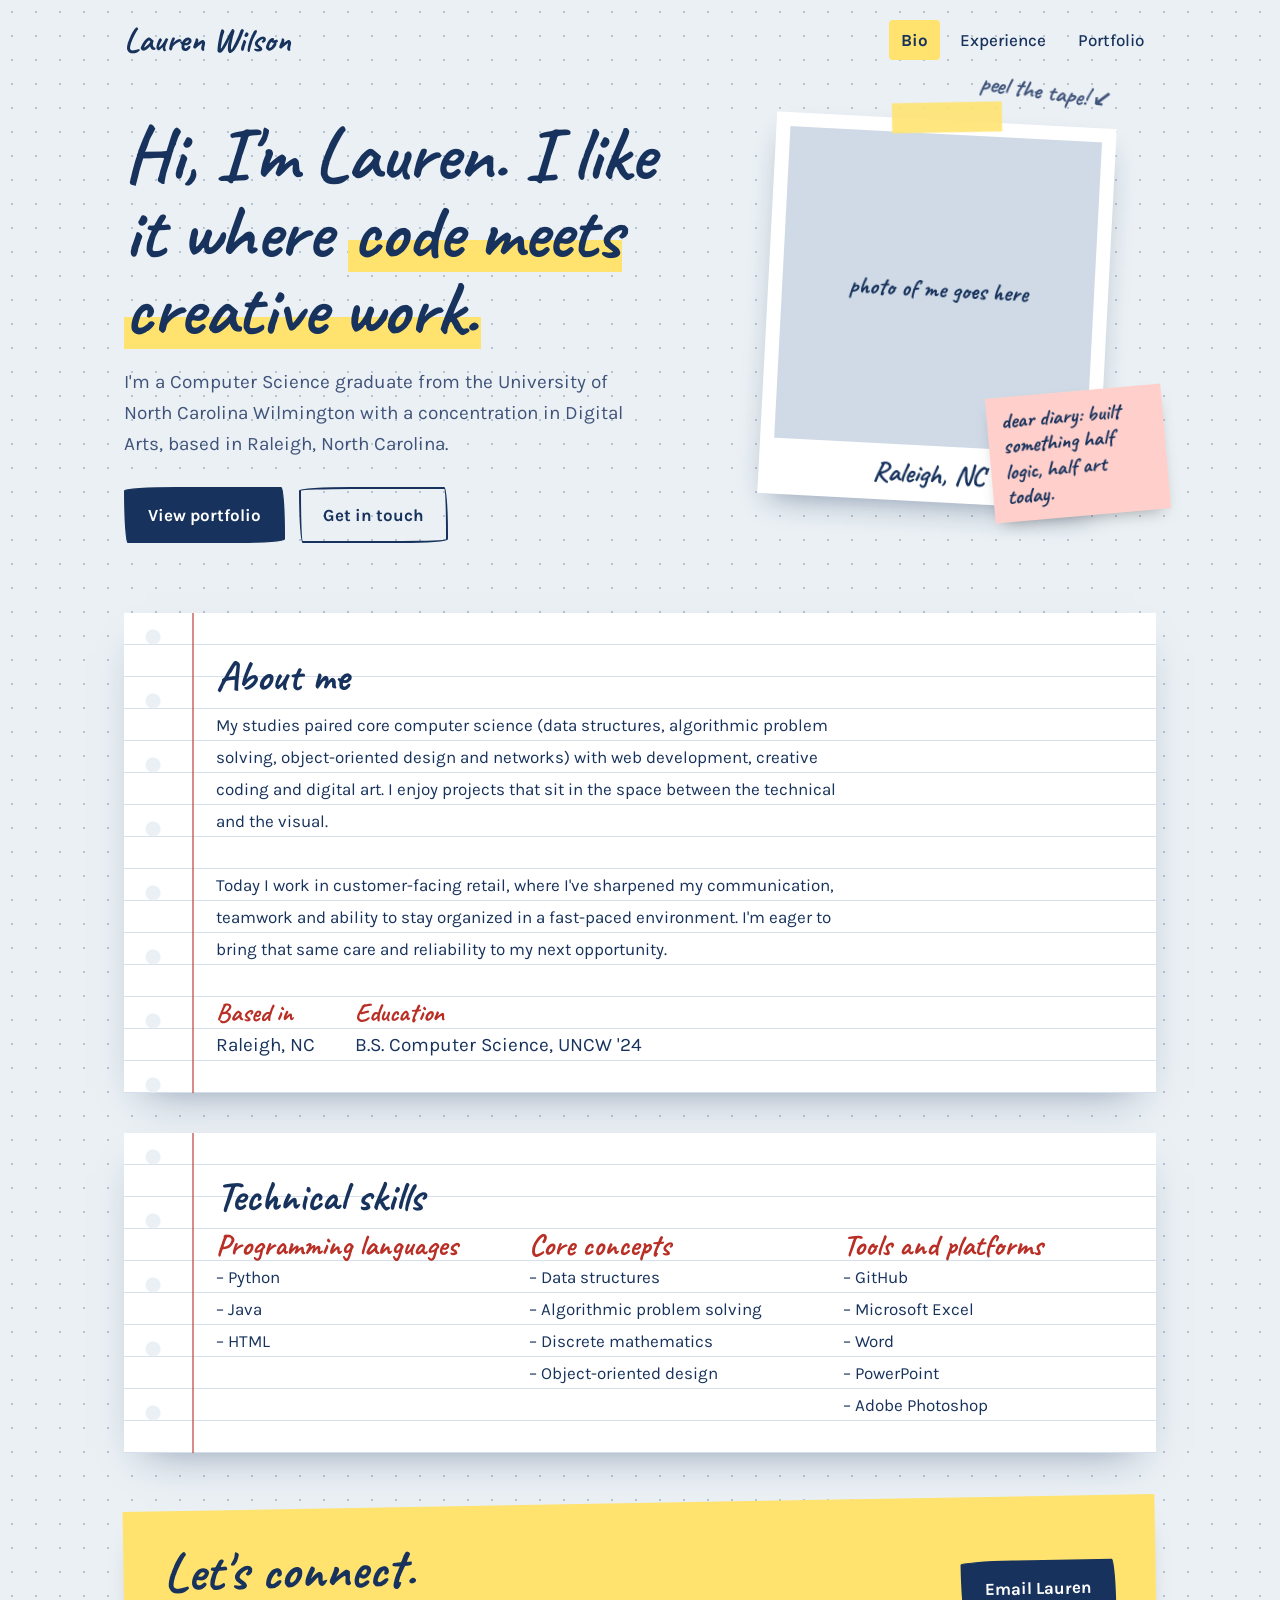
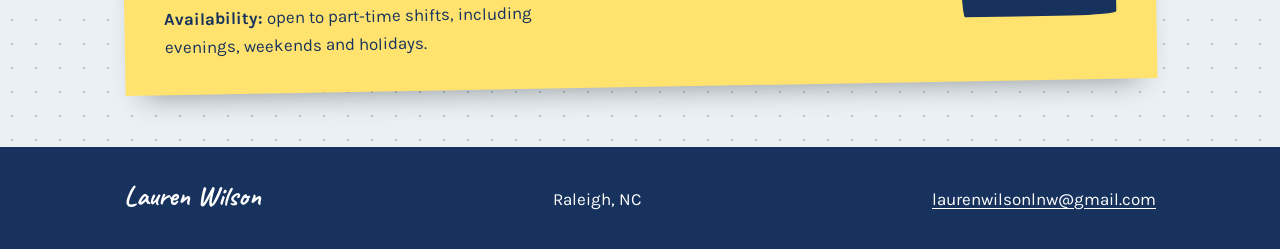
==== commit ffa48d7a: "Add script.js and update contact section" ====
--- a/index.html
+++ b/index.html
@@ -9,6 +9,7 @@
     <link rel="preconnect" href="https://fonts.gstatic.com" crossorigin>
     <link href="https://fonts.googleapis.com/css2?family=Caveat:wght@600;700&family=Karla:wght@400;500;700&display=swap" rel="stylesheet">
     <link rel="stylesheet" href="styles.css">
+    <script src="script.js" defer></script>
   </head>
   <body>
     <a class="skip" href="#main">Skip to main content</a>
@@ -43,9 +44,18 @@
             </div>
           </div>
           <div class="snap">
-            <div class="polaroid">
-              <div class="ph hand" role="img" aria-label="Placeholder for a photo of Lauren">photo of me goes here</div>
-              <p class="hand">Raleigh, NC</p>
+            <div class="polaroid" id="polaroid">
+              <div class="flipper">
+                <div class="face front">
+                  <div class="ph hand" role="img" aria-label="Placeholder for a photo of Lauren">photo of me goes here</div>
+                  <p class="hand">Raleigh, NC</p>
+                </div>
+                <div class="face back" aria-hidden="true">
+                  <p class="hand">Lauren Wilson, Raleigh, NC. <br>Probably mid-sentence in a notebook, or mid-function in an editor. </p>
+                </div>
+              </div>
+              <span class="hint hand" aria-hidden="true" hidden>peel the tape!</span>
+              <button class="tape" type="button" aria-pressed="false" aria-label="Peel the tape to flip the photo over" hidden></button>
             </div>
             <p class="note hand" aria-hidden="true">dear diary: built something half logic, half art today.</p>
           </div>
@@ -74,7 +84,6 @@
                 <li>Python</li>
                 <li>Java</li>
                 <li>HTML</li>
-                <li>CSS</li>
               </ul>
             </div>
             <div>
@@ -94,7 +103,6 @@
                 <li>Word</li>
                 <li>PowerPoint</li>
                 <li>Adobe Photoshop</li>
-                <li>Figma</li>
               </ul>
             </div>
           </div>
@@ -103,7 +111,7 @@
           <div>
             <h2 id="h-connect" class="hand">Let's connect.</h2>
             <p>
-              <strong>Let's talk.</strong> I'm looking for my next opportunity and would love to hear what you're working on.
+              <strong>Availability:</strong> open to part-time shifts, including evenings, weekends and holidays.
             </p>
           </div>
           <a class="btn f" href="mailto:laurenwilsonlnw@gmail.com">Email Lauren</a>
--- a/styles.css
+++ b/styles.css
@@ -154,13 +154,11 @@
   padding-bottom: 36px;
 }
 .polaroid {
-  background: var(--white);
-  padding: 14px 14px 56px;
-  box-shadow: 0 14px 28px -12px rgba(23, 50, 92, 0.45);
   transform: rotate(3deg);
   position: relative;
   max-width: 340px;
   margin: auto;
+  perspective: 1200px;
 }
 .polaroid::before,
 .card::before {
@@ -183,7 +181,7 @@
   text-align: center;
   padding: 10px;
 }
-.polaroid p {
+.front p {
   position: absolute;
   bottom: 14px;
   left: 0;
@@ -540,3 +538,96 @@
     transform: none;
   }
 }
+
+/* polaroid flip + tape peel */
+.flipper {
+  position: relative;
+  transform-style: preserve-3d;
+  transition: transform 0.8s cubic-bezier(0.3, 0.7, 0.3, 1);
+}
+.polaroid.flipped .flipper {
+  transform: rotateY(180deg);
+}
+.face {
+  background: var(--white);
+  padding: 14px 14px 56px;
+  box-shadow: 0 14px 28px -12px rgba(23, 50, 92, 0.45);
+  backface-visibility: hidden;
+  -webkit-backface-visibility: hidden;
+}
+.front {
+  position: relative;
+}
+.back {
+  position: absolute;
+  inset: 0;
+  transform: rotateY(180deg);
+  display: flex;
+  align-items: center;
+  justify-content: center;
+  text-align: center;
+  padding: 36px 28px;
+}
+.back p {
+  margin: 0;
+  font-size: 30px;
+  line-height: 1.2;
+}
+.polaroid.live::before {
+  display: none;
+}
+.tape {
+  position: absolute;
+  top: -14px;
+  left: 50%;
+  width: 110px;
+  height: 30px;
+  padding: 0;
+  border: 0;
+  cursor: pointer;
+  background: rgba(255, 227, 110, 0.88);
+  transform: translateX(-50%) rotate(-4deg);
+  transform-origin: 0 50%;
+  transition: transform 0.32s ease-out, opacity 0.32s;
+  z-index: 2;
+}
+.tape::after {
+  content: "";
+  position: absolute;
+  inset: -10px -6px;
+}
+.tape:hover {
+  background: rgba(255, 215, 60, 0.95);
+}
+.polaroid.peeling .tape {
+  transform: translateX(-50%) rotate(-38deg) translateY(-6px);
+}
+.hint {
+  position: absolute;
+  top: -46px;
+  right: 6px;
+  font-size: 24px;
+  line-height: 1;
+  transform: rotate(5deg);
+  color: var(--soft);
+  pointer-events: none;
+  z-index: 2;
+}
+.hint::after {
+  content: "\2199";
+  display: inline-block;
+  margin-left: 4px;
+  font-family: system-ui, sans-serif;
+}
+@media (prefers-reduced-motion: reduce) {
+  .flipper,
+  .tape {
+    transition: none;
+  }
+}
+@media print {
+  .tape,
+  .hint {
+    display: none;
+  }
+}
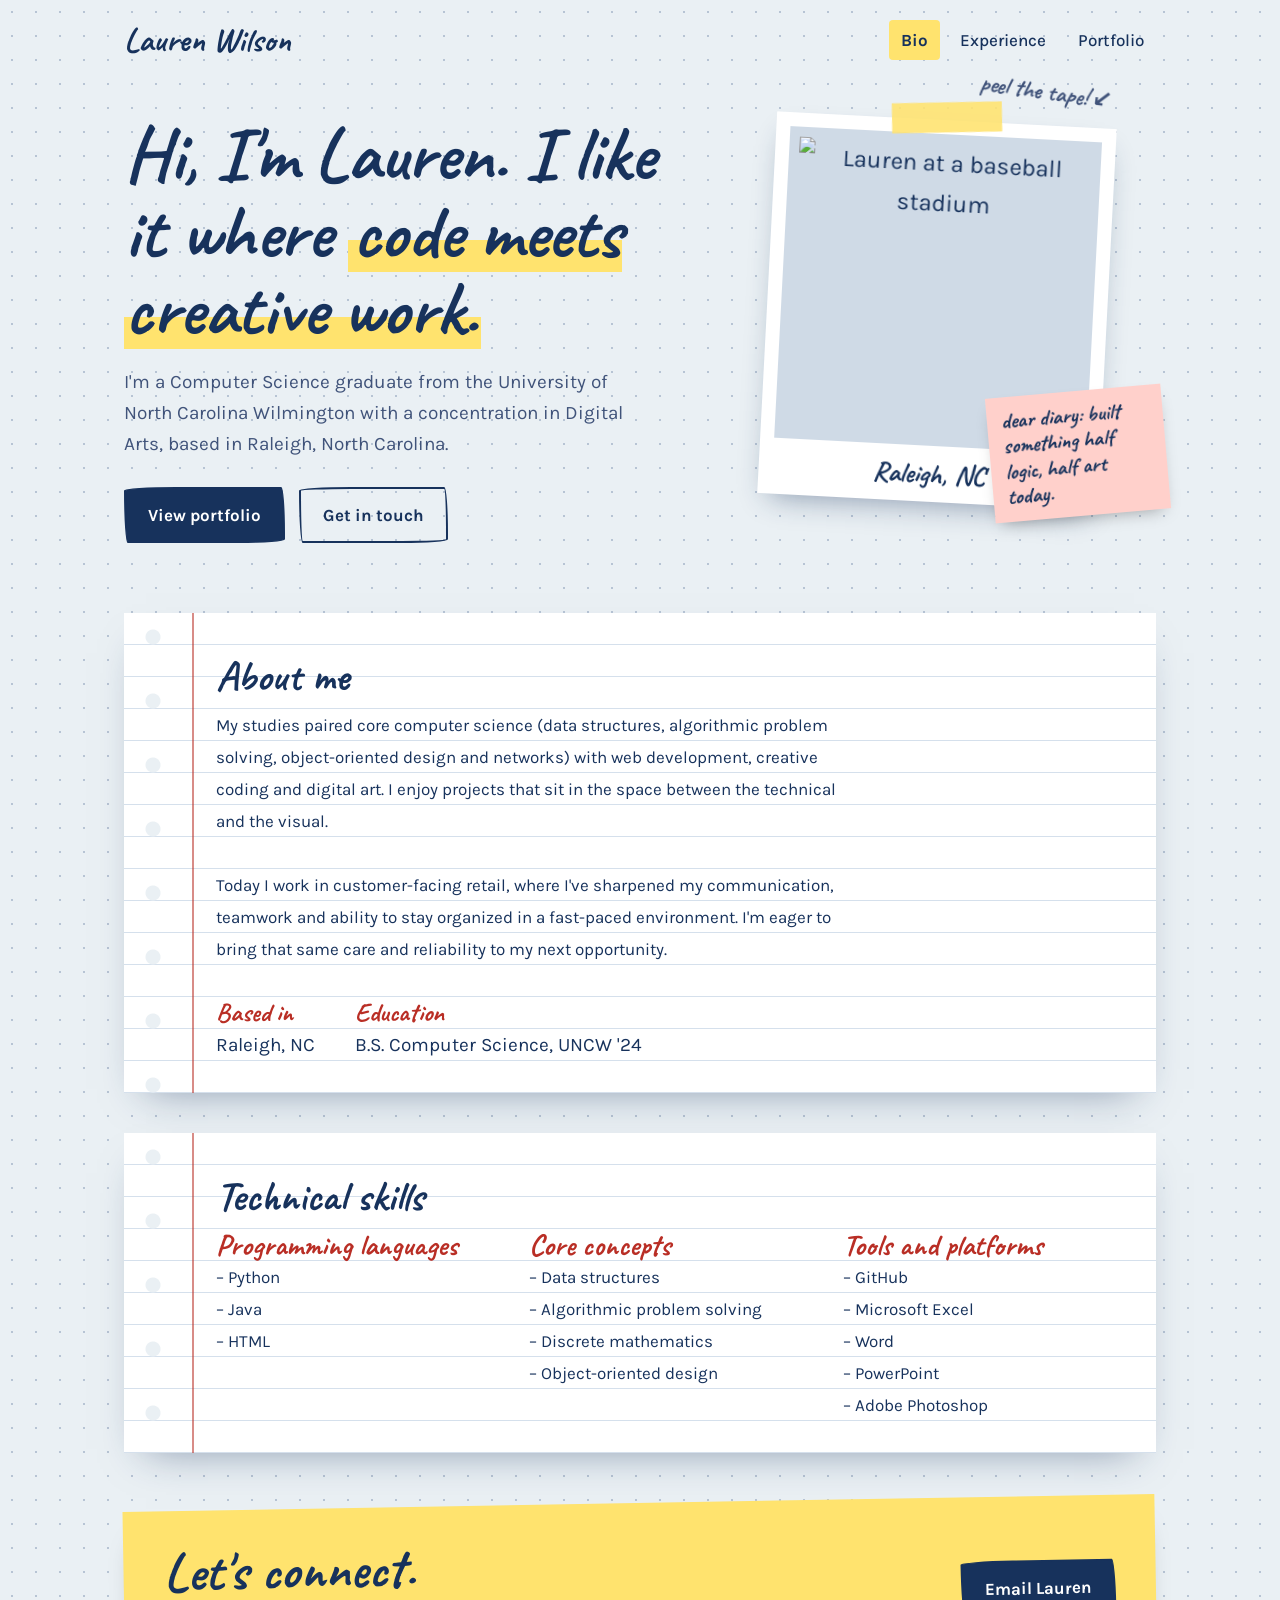
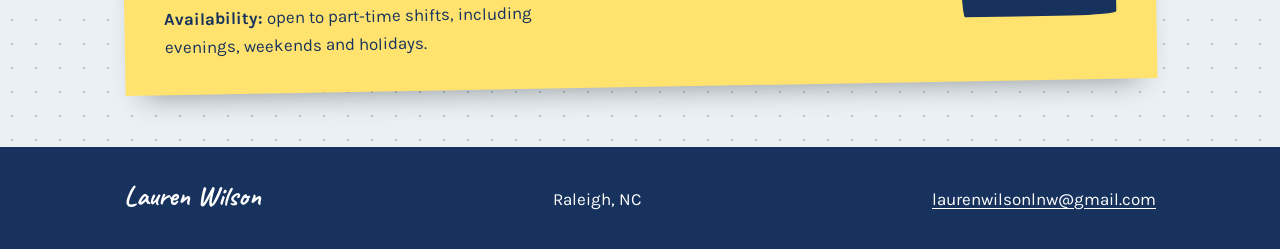
==== commit b1038c70: "Add photo to existing polaroid" ====
--- a/index.html
+++ b/index.html
@@ -47,7 +47,7 @@
             <div class="polaroid" id="polaroid">
               <div class="flipper">
                 <div class="face front">
-                  <div class="ph hand" role="img" aria-label="Placeholder for a photo of Lauren">photo of me goes here</div>
+                  <img class="ph" src="https://raw.githubusercontent.com/laurenwilsonlnw-blip/laurenwilsonlnw-resume.github.io/main/img/lauren.jpeg" alt="Lauren at a baseball stadium">
                   <p class="hand">Raleigh, NC</p>
                 </div>
                 <div class="face back" aria-hidden="true">
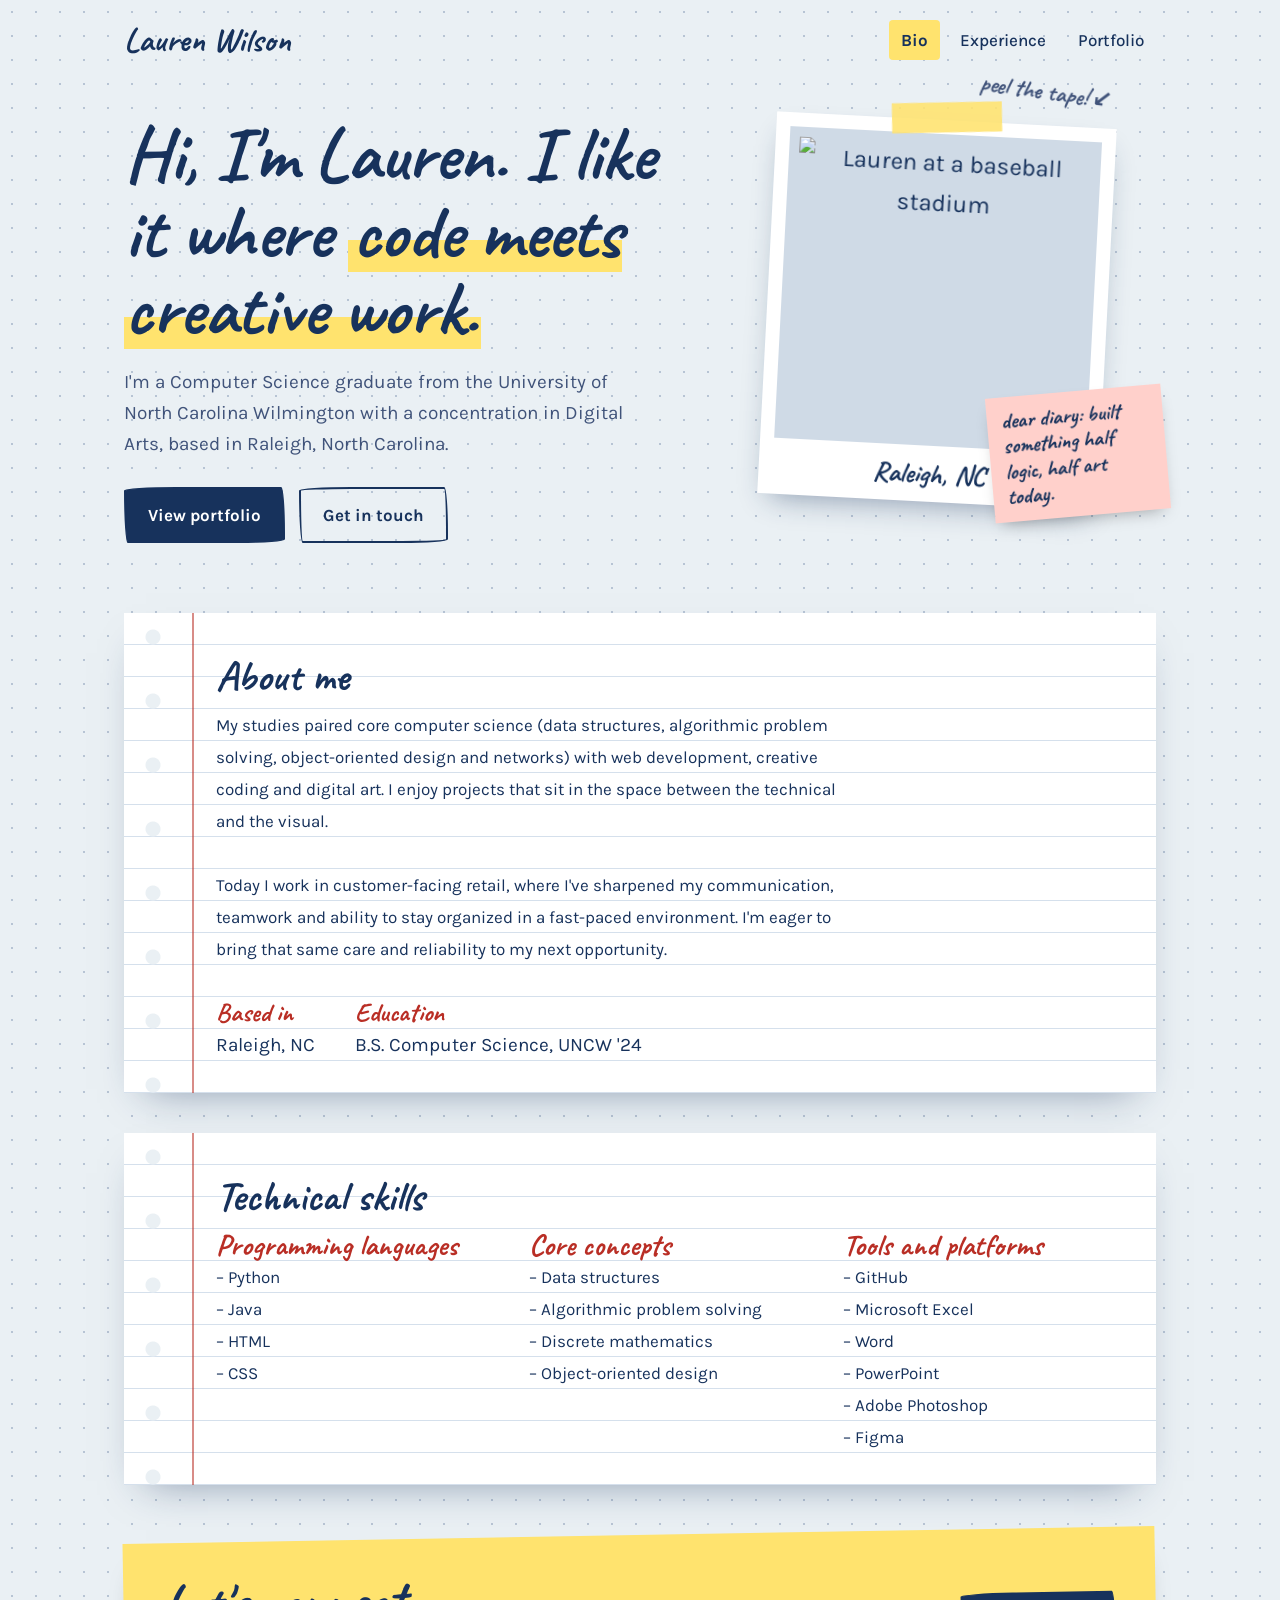
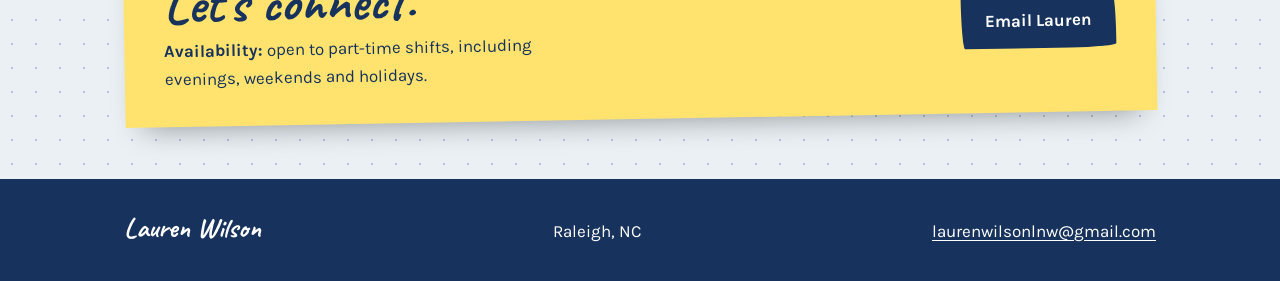
==== commit 976d531d: "Update index.html" ====
--- a/index.html
+++ b/index.html
@@ -84,6 +84,8 @@
                 <li>Python</li>
                 <li>Java</li>
                 <li>HTML</li>
+                <li>CSS</li>
+                
               </ul>
             </div>
             <div>
@@ -103,6 +105,7 @@
                 <li>Word</li>
                 <li>PowerPoint</li>
                 <li>Adobe Photoshop</li>
+                <li>Figma</li>
               </ul>
             </div>
           </div>
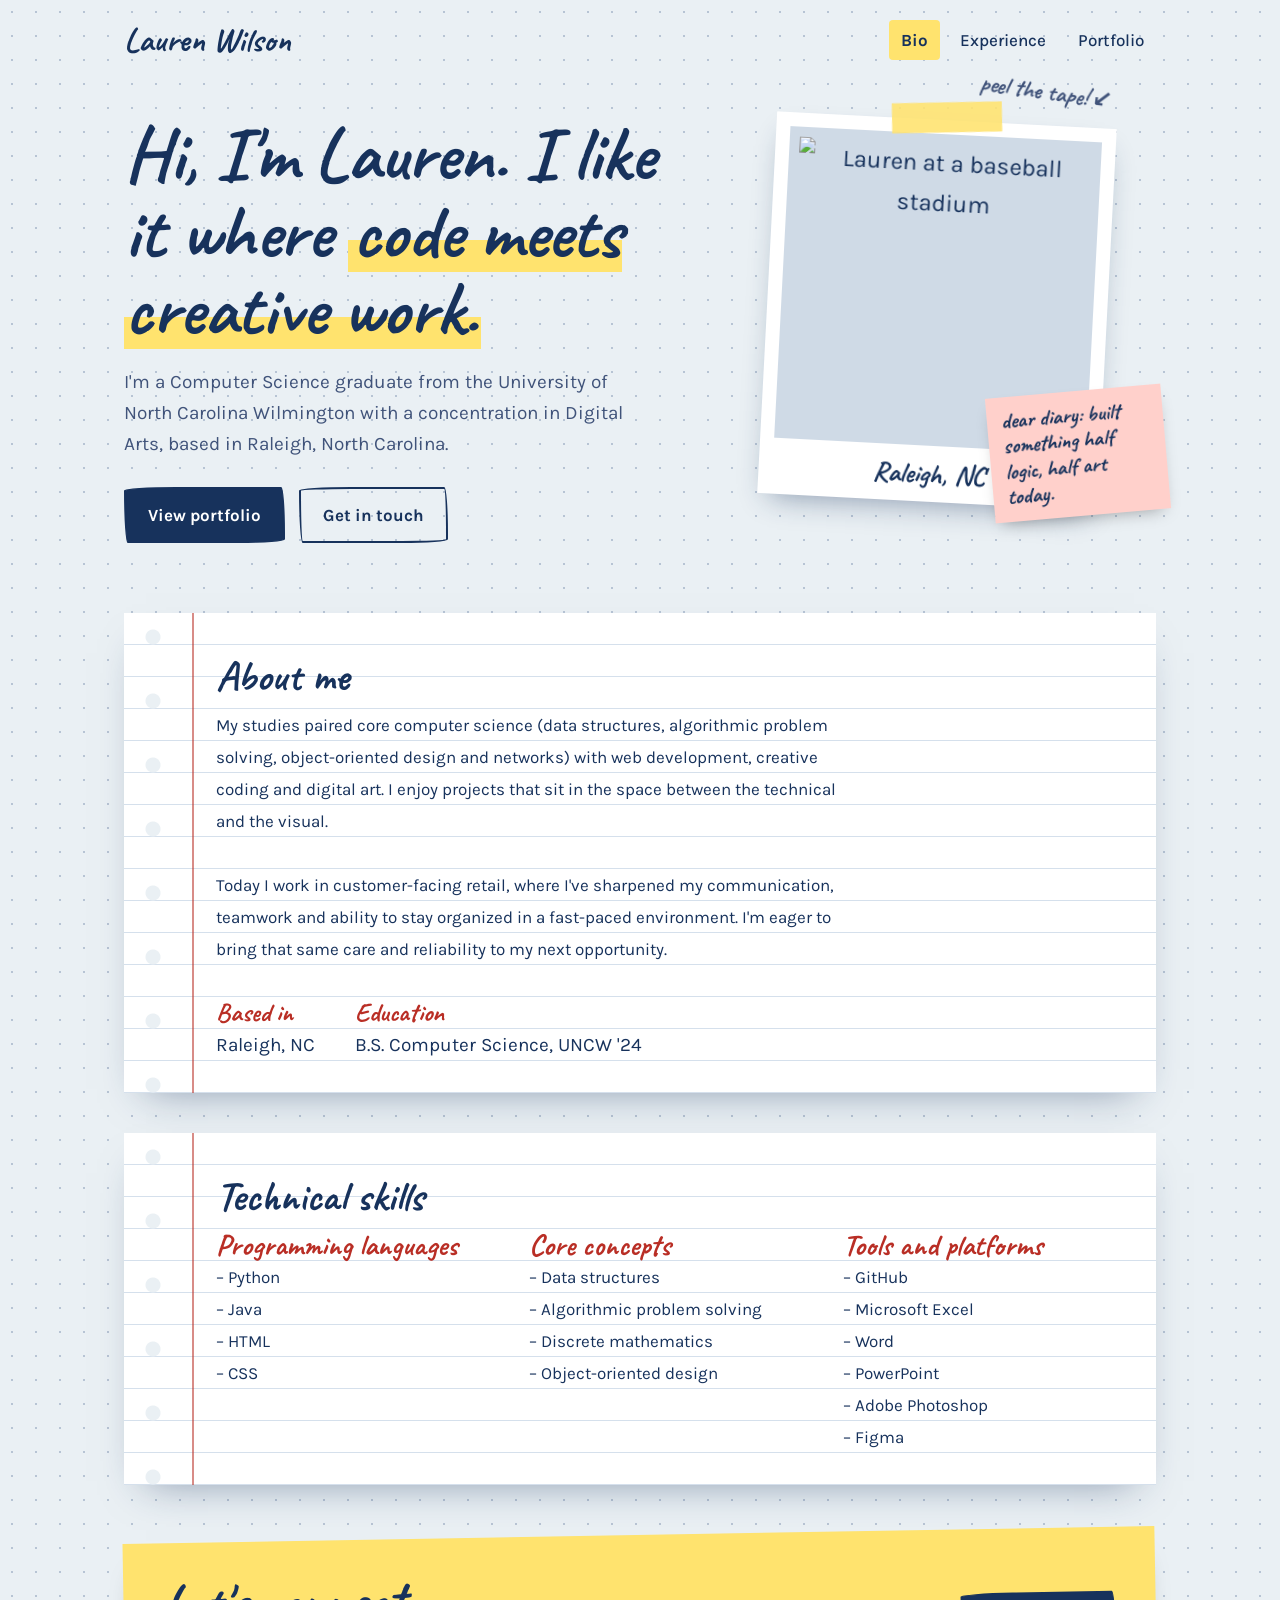
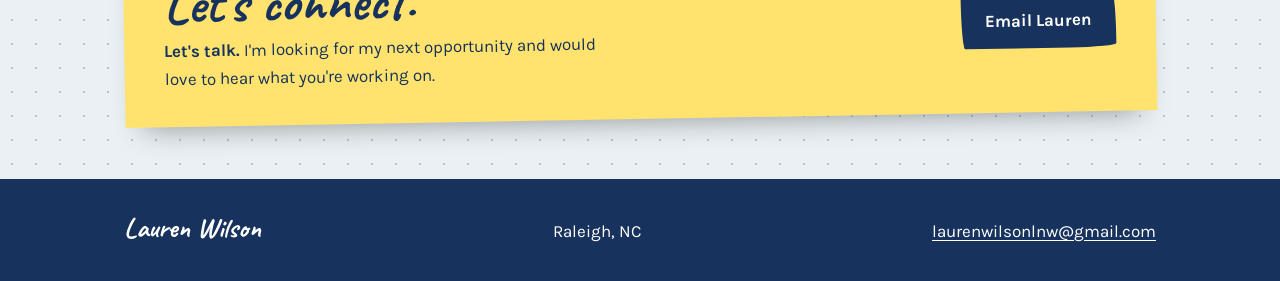
==== commit b0475c93: "Update availability message in index.html" ====
--- a/index.html
+++ b/index.html
@@ -114,7 +114,7 @@
           <div>
             <h2 id="h-connect" class="hand">Let's connect.</h2>
             <p>
-              <strong>Availability:</strong> open to part-time shifts, including evenings, weekends and holidays.
+              <strong>Let's talk.</strong> I'm looking for my next opportunity and would love to hear what you're working on.
             </p>
           </div>
           <a class="btn f" href="mailto:laurenwilsonlnw@gmail.com">Email Lauren</a>
